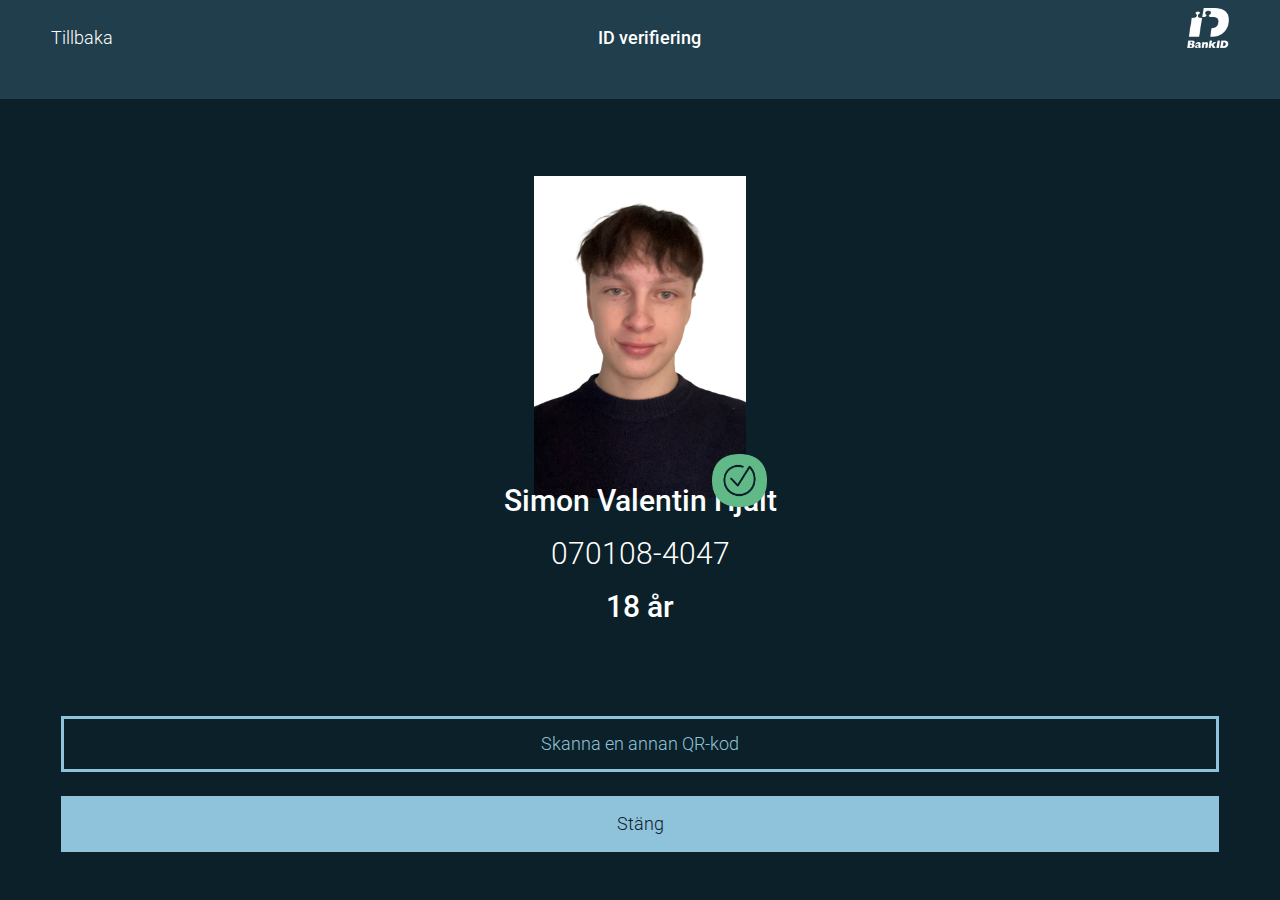
==== index.html @ e78877f9 "Add files via upload" ====
<!DOCTYPE html>
<html lang="en">
<head>
    <meta charset="UTF-8">
    <meta name="viewport" content="width=device-width, initial-scale=1.0">
    <title>BankID</title>
    <link rel="icon" type="image/png" href="assets/logowhite.png" />
    <link rel="preconnect" href="https://fonts.googleapis.com">
    <link rel="preconnect" href="https://fonts.gstatic.com" crossorigin>
    <link href="https://fonts.googleapis.com/css2?family=Inter:wght@100..900&family=Roboto:ital,wght@0,100;0,300;0,400;0,500;0,700;0,900;1,100;1,300;1,400;1,500;1,700;1,900&family=Sofia&display=swap" rel="stylesheet">
    <link rel="stylesheet" href="style.css" />
</head>
<style>

</style>
<body>

    <div class="container">
        <div id="finalLoading1" class="finalLoading1">
            <div class="finalloadingcont">
                <img id="loadingcir2" class="loadingani2" src="assets/loading.gif" alt="">
            </div>
        </div>
        <div class="outermenu">
            <div class="innermenu">
                <p class="back ff" onclick="history.back()">Tillbaka</p>
                <p class="head ff">ID verifiering</p>
                <img class="logo ff" src="assets/logowhite.png" alt="">
            </div>
        </div>
        <div class="contentbox">
            <div class="imagebox">
                <img class="image" src="assets/Foto1.png" alt="">
                <img class="Ver" src="assets/verified.png" alt="">
            </div>
            <div class="textbox">
                <p class="agename dd">Simon Valentin Hjalt</p>
                <p class="pntext dd" id="pntext">Laddar...</p>
                <p class="age dd">18 år</p>
            </div>
            <div class="btncont1">
                <div onclick="load()" class="btnbox1">
                    <span class="btntext1">Skanna en annan QR-kod</span>
                </div>
            </div>
            <div class="btncont2">
                <div onclick="window.close()" class="btnbox2">
                    <span class="btntext2">Stäng</span>
                </div>
            </div>
        </div>
    </div>
    <script>
        document.addEventListener("DOMContentLoaded", (event) => {
        let personnummerOF = 200701084047; // Personnummer!!!!
        personnummerOF = String(personnummerOF); 
        let personnummerF = personnummerOF.slice(2, 8) + "-" + personnummerOF.slice(8);
        document.getElementById("pntext").innerHTML = `${personnummerF}`;
        });

        function load() {
            var loadingcir = document.getElementById('finalLoading1');
            loadingcir.style.display = 'block';

            setTimeout(() => {
                loadingcir.style.display = 'none';
                setTimeout(() => {
                alert("Något gick fel!")
            }, 50);
            }, 1500);
        }
    </script>
</body>
</html>
---- style.css ----
body {
    background-color: #0b2028;
    margin: 0;
    padding: 0;
}

    .container {
        width: 100%;
        height: 100%;
        position: absolute;
        overflow: hidden;
    }

.outermenu {
    position: absolute;
    top: 0;
    width: 100%;
    height: 11%;
    background-color: #213e4c;
}

.innermenu {
    position: relative;
    display: flex;
    flex-direction: row;
    align-content: flex-end;
    justify-content: space-between;
    align-items: flex-end;
    bottom: 0;
    height: 100%;
    color: white;
    font-family: "Roboto", sans-serif;
    font-weight: 500;
    font-size: 115%;
    font-style: normal;
    margin: 0;
}

.logo {
    position: relative;
    height: 40%;
    margin-right: 4%;
}

.back {
    font-weight: 300;
    margin: 0;
    margin-left: 4%;

}

.head {
    margin: 0;
}

.ff {
    margin-bottom: 4%;
}

.contentbox {
    position: absolute;
    top: 11%;
    height: 89%;
    display: flex;
    flex-direction: column;
    align-content: center;
    align-items: center;
    width: 100%;
    overflow: hidden;
    text-align: center;
}

.imagebox {
position: absolute;
width: auto;
height: 40.2%;
margin-top: 6%;
background-color: white;
display: flex;
}

.image {
    position: relative;
    height: 100%;
    bottom: 0;
}

.Ver {
    position: absolute;
    width: 26%;
    z-index: 2;
    bottom: -3%;
    right: -10%;
}

.textbox {
    position: absolute;
    top: 48%;
    height: 20%;
    width: 70%;
    color: white;
    font-family: "Roboto", sans-serif;
    font-weight: 500;
    font-size: 190%;
    font-style: normal;
    margin: 0;
}

.dd {
    margin: 0;
    margin-bottom: 2%;
}

.pntext {
    font-weight: 300;
}

.btncont1 {
    position: absolute;
    width: 100%;
    display: flex;
    flex-direction: column;
    align-content: center;
    align-items: center;
    text-align: center;
    height: 7%;
    top: 77%;
}

.btnbox1 {
    position: relative;
    width: 90%;
    height: 100%;
    background-color: #8fc3db00;
    color: #8fc3db;
    border-style: solid;
    border-color: #8fc3db;
    border-width: 0.5%;
    font-family: "Roboto", sans-serif;
    font-weight: 300;
    font-size: 115%;
    font-style: normal;
    display: inline-block;
    vertical-align: middle;
    line-height: normal;
    display: flex;
    flex-direction: column;
    align-content: center;
    justify-content: center;
    align-items: center;
}

.btncont2 {
    position: absolute;
    width: 100%;
    display: flex;
    flex-direction: column;
    align-content: center;
    align-items: center;
    text-align: center;
    height: 7%;
    top: 87%;
}

.btnbox2 {
    position: relative;
    width: 90%;
    height: 100%;
    background-color: #8fc3db;
    color: #0b2028;
    border-style: solid;
    border-color: #8fc3db;
    border-width: 0.5%;
    font-family: "Roboto", sans-serif;
    font-weight: 300;
    font-size: 115%;
    font-style: normal;
    display: inline-block;
    vertical-align: middle;
    line-height: normal;
    display: flex;
    flex-direction: column;
    align-content: center;
    justify-content: center;
    align-items: center;
}

.finalLoading1 {
    position: absolute;
    z-index: 20;
    width: 100%;
    height: 100%;
    display: none;
    background-color: #20202079;
}

.finalloadingcont {
    position: relative;
    display: flex;
    align-items: center;
    flex-direction: row;
    justify-content: center;
    width: 100%;
    height: auto;
    top: calc(50% - 30% / 2);
}

.loadingani2 {
    width: 30%;
    z-index: 30;
    visibility: visible;
}
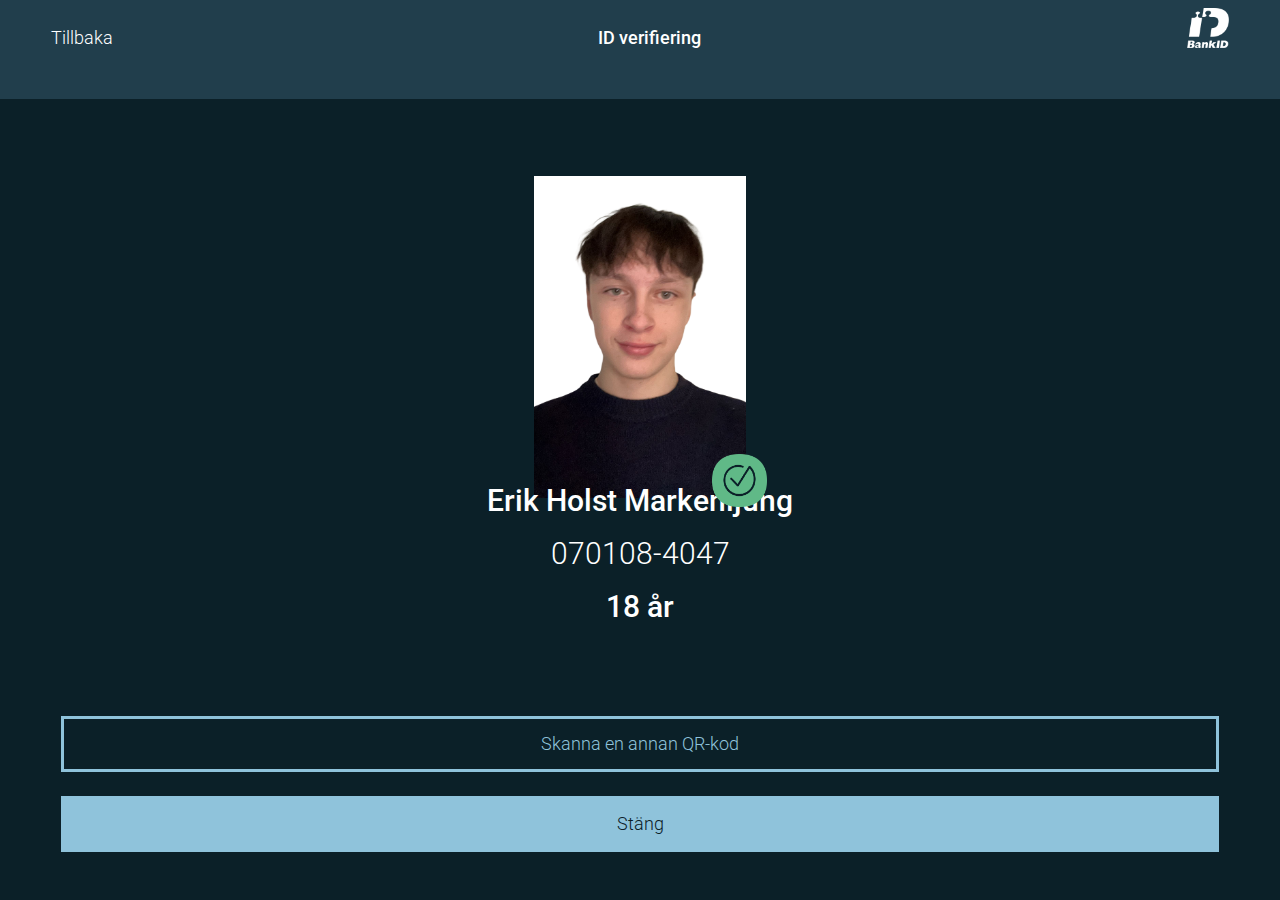
==== commit 8b7685df: "Add files via upload" ====
--- a/index.html
+++ b/index.html
@@ -35,7 +35,7 @@
                 <img class="Ver" src="assets/verified.png" alt="">
             </div>
             <div class="textbox">
-                <p class="agename dd">Simon Valentin Hjalt</p>
+                <p class="agename dd">Erik Holst Markenljung</p> <!-- NAMN!!-->
                 <p class="pntext dd" id="pntext">Laddar...</p>
                 <p class="age dd">18 år</p>
             </div>
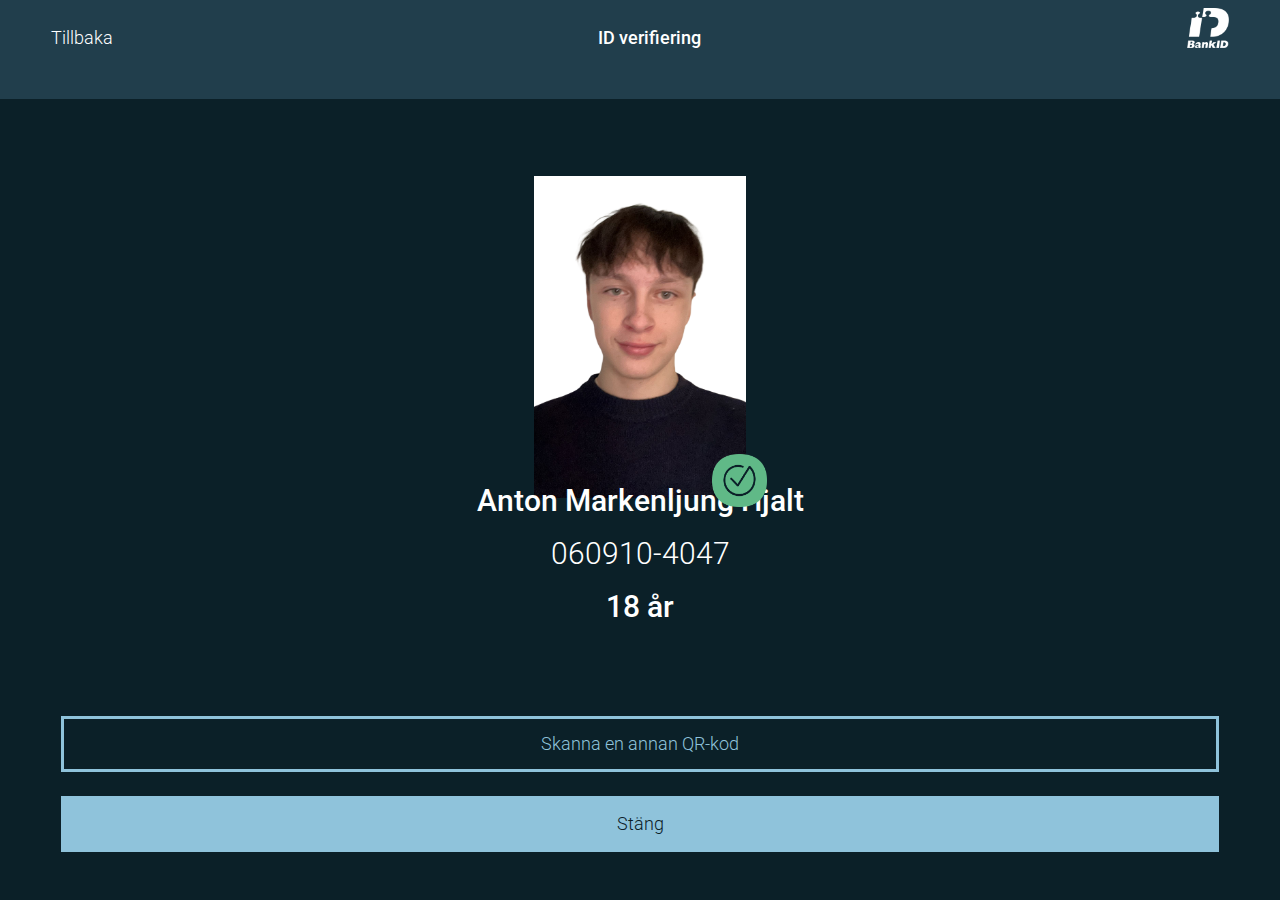
==== commit 906a2656: "Update index.html" ====
--- a/index.html
+++ b/index.html
@@ -35,7 +35,7 @@
                 <img class="Ver" src="assets/verified.png" alt="">
             </div>
             <div class="textbox">
-                <p class="agename dd">Erik Holst Markenljung</p> <!-- NAMN!!-->
+                <p class="agename dd">Anton Markenljung Hjalt</p> <!-- NAMN!!-->
                 <p class="pntext dd" id="pntext">Laddar...</p>
                 <p class="age dd">18 år</p>
             </div>
@@ -53,7 +53,7 @@
     </div>
     <script>
         document.addEventListener("DOMContentLoaded", (event) => {
-        let personnummerOF = 200701084047; // Personnummer!!!!
+        let personnummerOF = 200609104047; // Personnummer!!!!
         personnummerOF = String(personnummerOF); 
         let personnummerF = personnummerOF.slice(2, 8) + "-" + personnummerOF.slice(8);
         document.getElementById("pntext").innerHTML = `${personnummerF}`;
